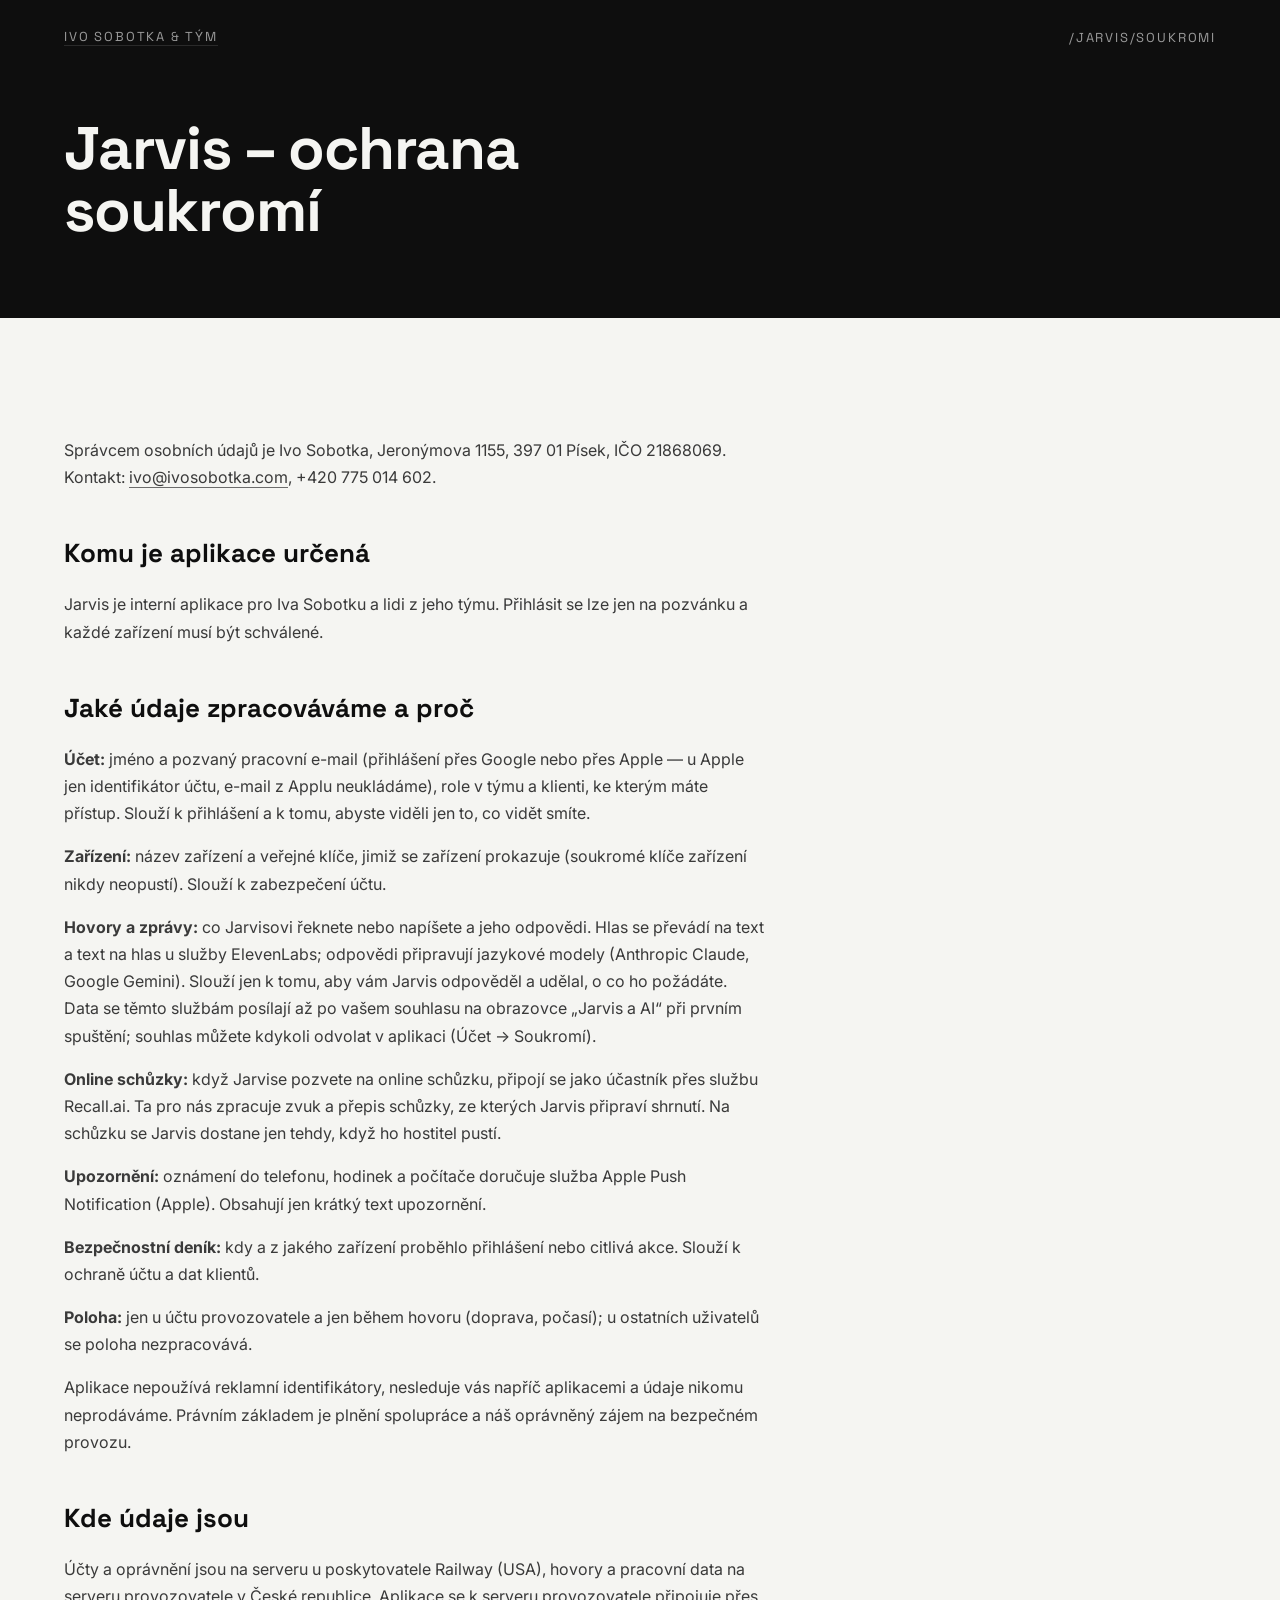
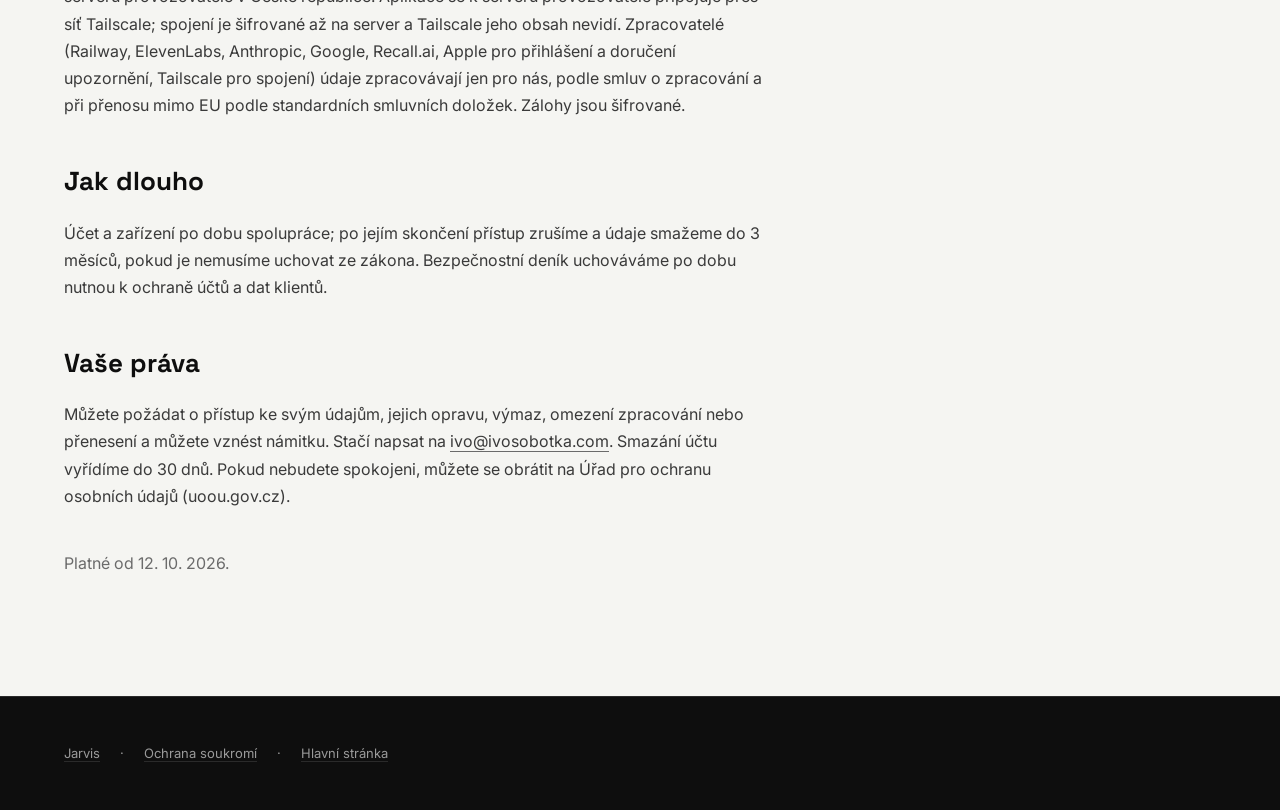
==== jarvis/soukromi/index.html @ 4cc64160 "Web 2026-10-17 15:14" ====
<!DOCTYPE html>
<html lang="cs">
<head>
<meta charset="utf-8">
<meta name="viewport" content="width=device-width, initial-scale=1">
<title>Jarvis – ochrana soukromí — Ivo Sobotka &amp; tým</title>
<meta name="theme-color" content="#0E0E0E">
<meta name="robots" content="noindex">
<link rel="icon" href="/favicon.svg" type="image/svg+xml">
<link rel="apple-touch-icon" href="/apple-touch-icon.png">
<link rel="preconnect" href="https://fonts.googleapis.com">
<link rel="preconnect" href="https://fonts.gstatic.com" crossorigin>
<link href="https://fonts.googleapis.com/css2?family=Space+Grotesk:wght@500;700&family=Inter:wght@400;500&display=swap" rel="stylesheet">
<link rel="stylesheet" href="/assets/style.css?v=202610092134">
</head>
<body>
<header class="page-head dark">
  <div class="topbar">
    <a href="/" style="color:#9A9A9A;border-bottom-color:#2A2A2A">Ivo Sobotka &amp; tým</a>
    <span>/jarvis/soukromi</span>
  </div>
  <h1 style="margin-top:clamp(40px,6vw,72px)">Jarvis – ochrana soukromí</h1>
</header>
<main class="section light">
  <div class="prose">
    <p>Správcem osobních údajů je Ivo Sobotka, Jeronýmova 1155, 397 01 Písek, IČO 21868069. Kontakt: <a href="mailto:ivo@ivosobotka.com">ivo@ivosobotka.com</a>, +420 775 014 602.</p>

    <h2>Komu je aplikace určená</h2>
    <p>Jarvis je interní aplikace pro Iva Sobotku a lidi z jeho týmu. Přihlásit se lze jen na pozvánku a každé zařízení musí být schválené.</p>

    <h2>Jaké údaje zpracováváme a proč</h2>
    <p><strong>Účet:</strong> jméno a pozvaný pracovní e-mail (přihlášení přes Google nebo přes Apple — u Apple jen identifikátor účtu, e-mail z Applu neukládáme), role v týmu a klienti, ke kterým máte přístup. Slouží k přihlášení a k tomu, abyste viděli jen to, co vidět smíte.</p>
    <p><strong>Zařízení:</strong> název zařízení a veřejné klíče, jimiž se zařízení prokazuje (soukromé klíče zařízení nikdy neopustí). Slouží k zabezpečení účtu.</p>
    <p><strong>Hovory a zprávy:</strong> co Jarvisovi řeknete nebo napíšete a jeho odpovědi. Hlas se převádí na text a text na hlas u služby ElevenLabs; odpovědi připravují jazykové modely (Anthropic Claude, Google Gemini). Slouží jen k tomu, aby vám Jarvis odpověděl a udělal, o co ho požádáte. Data se těmto službám posílají až po vašem souhlasu na obrazovce „Jarvis a AI“ při prvním spuštění; souhlas můžete kdykoli odvolat v aplikaci (Účet → Soukromí).</p>
    <p><strong>Online schůzky:</strong> když Jarvise pozvete na online schůzku, připojí se jako účastník přes službu Recall.ai. Ta pro nás zpracuje zvuk a přepis schůzky, ze kterých Jarvis připraví shrnutí. Na schůzku se Jarvis dostane jen tehdy, když ho hostitel pustí.</p>
    <p><strong>Upozornění:</strong> oznámení do telefonu, hodinek a počítače doručuje služba Apple Push Notification (Apple). Obsahují jen krátký text upozornění.</p>
    <p><strong>Bezpečnostní deník:</strong> kdy a z jakého zařízení proběhlo přihlášení nebo citlivá akce. Slouží k ochraně účtu a dat klientů.</p>
    <p><strong>Poloha:</strong> jen u účtu provozovatele a jen během hovoru (doprava, počasí); u ostatních uživatelů se poloha nezpracovává.</p>
    <p>Aplikace nepoužívá reklamní identifikátory, nesleduje vás napříč aplikacemi a údaje nikomu neprodáváme. Právním základem je plnění spolupráce a náš oprávněný zájem na bezpečném provozu.</p>

    <h2>Kde údaje jsou</h2>
    <p>Účty a oprávnění jsou na serveru u poskytovatele Railway (USA), hovory a pracovní data na serveru provozovatele v České republice. Aplikace se k serveru provozovatele připojuje přes síť Tailscale; spojení je šifrované až na server a Tailscale jeho obsah nevidí. Zpracovatelé (Railway, ElevenLabs, Anthropic, Google, Recall.ai, Apple pro přihlášení a doručení upozornění, Tailscale pro spojení) údaje zpracovávají jen pro nás, podle smluv o zpracování a při přenosu mimo EU podle standardních smluvních doložek. Zálohy jsou šifrované.</p>

    <h2>Jak dlouho</h2>
    <p>Účet a zařízení po dobu spolupráce; po jejím skončení přístup zrušíme a údaje smažeme do 3 měsíců, pokud je nemusíme uchovat ze zákona. Bezpečnostní deník uchováváme po dobu nutnou k ochraně účtů a dat klientů.</p>

    <h2>Vaše práva</h2>
    <p>Můžete požádat o přístup ke svým údajům, jejich opravu, výmaz, omezení zpracování nebo přenesení a můžete vznést námitku. Stačí napsat na <a href="mailto:ivo@ivosobotka.com">ivo@ivosobotka.com</a>. Smazání účtu vyřídíme do 30 dnů. Pokud nebudete spokojeni, můžete se obrátit na Úřad pro ochranu osobních údajů (uoou.gov.cz).</p>

    <p style="margin-top:40px;color:#6B6B6B">Platné od 12. 10. 2026.</p>
  </div>
</main>
<footer class="footer dark" style="padding-bottom:clamp(32px,4vw,48px)">
  <div class="footer__links"><a href="/jarvis/">Jarvis</a> · <a href="/jarvis/soukromi/">Ochrana soukromí</a> · <a href="/">Hlavní stránka</a></div>
</footer>
</body>
</html>
---- assets/style.css ----
/* Ivo Sobotka & tým — převedeno z návrhu Claude Design (Homepage.dc.html).
   Jen černá, šedá a bílá. Barva na webu = výsledek. */

:root {
  --ink: #0E0E0E;
  --paper: #F5F5F2;
  --white: #FFFFFF;
  --grey-1: #9A9A9A;
  --grey-2: #6B6B6B;
  --line-dark: #2A2A2A;
  --line-light: #D8D8D4;
  --hover-light: #EDEDE9;
  --pad-x: clamp(20px, 5vw, 72px);
  --display: 'Space Grotesk', system-ui, sans-serif;
  --body: Inter, system-ui, sans-serif;
  --mono: ui-monospace, Menlo, monospace;
}

* { box-sizing: border-box; }
html { scroll-behavior: smooth; }
body {
  margin: 0;
  background: var(--paper);
  color: var(--ink);
  font-family: var(--body);
  -webkit-font-smoothing: antialiased;
  overflow-x: hidden;
}
img, video { display: block; max-width: 100%; }
a { color: inherit; text-decoration: none; border-bottom: 1px solid var(--grey-2); }
a:hover { border-bottom-color: currentColor; }
summary::-webkit-details-marker { display: none; }
button { font: inherit; }
:focus-visible { outline: 2px solid currentColor; outline-offset: 3px; }

@keyframes blink { 0%, 55% { opacity: 1 } 56%, 100% { opacity: .25 } }
@media (prefers-reduced-motion: reduce) {
  html { scroll-behavior: auto; }
  *, *::before, *::after { animation: none !important; transition: none !important; }
}

.dark { background: var(--ink); color: var(--paper); }
.light { background: var(--paper); color: var(--ink); }
.section { padding: clamp(56px, 8vw, 112px) var(--pad-x); }

.label {
  font-family: var(--mono);
  font-size: 11px;
  letter-spacing: .14em;
  text-transform: uppercase;
  color: var(--grey-1);
}
.light .label { color: var(--grey-2); }

.h2 {
  font-family: var(--display);
  font-weight: 700;
  font-size: clamp(28px, 4.4vw, 52px);
  line-height: 1.05;
  letter-spacing: -.02em;
  margin: 0 0 clamp(28px, 4vw, 48px);
}

.btn {
  display: inline-flex;
  align-items: center;
  gap: 12px;
  background: var(--paper);
  color: var(--ink);
  border: 0;
  padding: 18px 32px;
  min-height: 56px;
  font-family: var(--display);
  font-weight: 500;
  font-size: 17px;
  cursor: pointer;
}
.btn:hover { background: var(--white); border-bottom: 0; }

/* Média v černobílé. Barvu má jen výsledek (reference). */
.bw { filter: grayscale(1) contrast(1.05); }
.media-fill { width: 100%; height: 100%; object-fit: cover; }

/* ---------- Hero ---------- */
.hero {
  position: relative;
  padding: 28px var(--pad-x) clamp(56px, 7vw, 88px);
  min-height: 88vh;
  display: flex;
  flex-direction: column;
}
.hero__bg { position: absolute; inset: 0; overflow: hidden; background: var(--ink); }
.hero__bg video, .hero__bg img { position: absolute; inset: 0; width: 100%; height: 100%; object-fit: cover; opacity: .9; }
.hero__shade {
  position: absolute; inset: 0;
  background: linear-gradient(180deg, rgba(14,14,14,.72) 0%, rgba(14,14,14,.55) 45%, rgba(14,14,14,.92) 100%);
}
.topbar {
  position: relative;
  display: flex;
  justify-content: space-between;
  align-items: center;
  gap: 16px;
  font-family: var(--display);
  font-size: 13px;
  letter-spacing: .14em;
  text-transform: uppercase;
  color: var(--grey-1);
}
.topbar nav { display: flex; gap: clamp(16px, 2.4vw, 28px); }
.topbar a { color: var(--grey-1); border-bottom-color: var(--grey-2); }
.topbar a:hover { color: var(--paper); }
@media (max-width: 560px) { .topbar .nav-extra { display: none; } }

.hero__body {
  position: relative;
  margin-top: auto;
  padding-top: clamp(48px, 10vw, 120px);
  display: flex;
  flex-direction: column;
  gap: clamp(24px, 3vw, 32px);
}
.hero h1 {
  font-family: var(--display);
  font-weight: 700;
  font-size: clamp(34px, 7.4vw, 76px);
  line-height: 1.02;
  letter-spacing: -.02em;
  margin: 0;
  max-width: 20ch;
  text-wrap: pretty;
}
.hero__lead { margin: 0; max-width: 46ch; font-size: clamp(16px, 1.6vw, 19px); line-height: 1.55; color: var(--grey-1); }
.stats {
  display: grid;
  grid-template-columns: repeat(auto-fit, minmax(min(100%, 230px), 1fr));
  gap: clamp(24px, 3vw, 40px);
  margin-top: clamp(16px, 3vw, 32px);
  border-top: 1px solid var(--line-dark);
  padding-top: clamp(24px, 3vw, 36px);
}
.stat { display: flex; flex-direction: column; gap: 8px; }
.stat__num { font-family: var(--display); font-weight: 700; font-size: clamp(34px, 4.6vw, 56px); line-height: 1; letter-spacing: -.02em; }
.stat__txt { font-size: 14px; line-height: 1.5; color: var(--grey-1); max-width: 26ch; }
.hero__cta { margin-top: clamp(16px, 3vw, 28px); }

/* ---------- Dveře ---------- */
.doors {
  display: grid;
  grid-template-columns: repeat(auto-fit, minmax(min(100%, 260px), 1fr));
  gap: 1px;
  background: var(--line-light);
  border: 1px solid var(--line-light);
}
.door {
  appearance: none;
  text-align: left;
  background: var(--paper);
  border: 0;
  padding: clamp(24px, 3vw, 36px);
  display: flex;
  flex-direction: column;
  gap: 10px;
  cursor: pointer;
  min-height: 150px;
  font-family: var(--body);
  color: var(--ink);
}
.door:hover { background: var(--hover-light); }
.door__title { font-family: var(--display); font-weight: 700; font-size: clamp(22px, 2.4vw, 30px); letter-spacing: -.01em; }
.door__sub { font-size: 14px; color: var(--grey-2); line-height: 1.5; }
.door__picked {
  margin-top: auto;
  display: none;
  align-items: center;
  gap: 10px;
  font-family: var(--mono);
  font-size: 11px;
  letter-spacing: .1em;
  text-transform: uppercase;
}
.door__picked::before { content: ""; width: 28px; height: 2px; background: var(--ink); }
.door[aria-pressed="true"] .door__picked { display: flex; }
.doors-note { margin: 18px 0 0; font-size: 14px; color: var(--grey-2); }

/* ---------- Průchod ---------- */
.walk {
  position: relative;
  background: linear-gradient(180deg, #0E0E0E 0%, #0E0E0E 62%, #3A3A3A 70%, #F5F5F2 78%, #F5F5F2 100%);
  padding: clamp(48px, 6vw, 88px) 0;
}
.clock-wrap {
  position: sticky;
  top: 16px;
  z-index: 5;
  display: flex;
  justify-content: flex-end;
  padding: 0 var(--pad-x);
  pointer-events: none;
}
.clock {
  border: 1px solid var(--grey-2);
  padding: 8px 14px;
  font-family: var(--display);
  font-weight: 500;
  font-size: 15px;
  letter-spacing: .08em;
  color: var(--paper);
  background: rgba(14,14,14,.35);
  backdrop-filter: blur(4px);
  -webkit-backdrop-filter: blur(4px);
  transition: color .3s;
}
.clock.is-dark { color: var(--ink); background: rgba(245,245,242,.5); }
.clock.is-running span { animation: blink 1s steps(1, end) infinite; }
.walk__head { padding: 0 var(--pad-x); margin-top: -44px; }
.walk__head h2 {
  font-family: var(--display);
  font-weight: 700;
  font-size: clamp(30px, 5vw, 58px);
  line-height: 1.04;
  letter-spacing: -.02em;
  color: var(--paper);
  margin: 12px 0 0;
  max-width: 22ch;
}
.walk__sub { margin: 16px 0 0; max-width: 46ch; font-size: clamp(16px, 1.7vw, 19px); line-height: 1.55; color: var(--grey-1); }

.stop {
  padding: clamp(56px, 9vw, 120px) var(--pad-x);
  display: grid;
  grid-template-columns: repeat(auto-fit, minmax(min(100%, 300px), 1fr));
  gap: clamp(28px, 4vw, 64px);
  align-items: center;
  min-height: 70vh;
}
.stop__text { display: flex; flex-direction: column; gap: 16px; }
.stop__time { font-family: var(--display); font-weight: 700; font-size: clamp(40px, 6vw, 72px); line-height: 1; letter-spacing: -.02em; color: var(--paper); }
.stop__p { margin: 0; font-size: clamp(17px, 1.9vw, 22px); line-height: 1.5; color: var(--paper); max-width: 34ch; text-wrap: pretty; }
.stop__big { margin: 0; font-family: var(--display); font-weight: 500; font-size: clamp(24px, 3.4vw, 42px); line-height: 1.2; color: var(--paper); max-width: 24ch; }
.stop__mid { margin: 0; font-family: var(--display); font-weight: 500; font-size: clamp(20px, 2.6vw, 30px); line-height: 1.35; color: var(--paper); max-width: 26ch; }
.stop__note { font-size: 13px; line-height: 1.55; color: var(--grey-1); max-width: 38ch; border-left: 1px solid var(--grey-2); padding-left: 14px; }
.stop--short { display: flex; flex-direction: column; gap: 14px; align-items: flex-start; justify-content: center; min-height: 44vh; padding-top: clamp(48px, 7vw, 96px); padding-bottom: clamp(48px, 7vw, 96px); }
.stop--light .stop__time, .stop--light .stop__big { color: var(--ink); }
.stop--light { min-height: 60vh; }
.stop__aside { border-left: 1px solid var(--line-light); padding-left: clamp(20px, 3vw, 32px); font-size: clamp(16px, 1.7vw, 19px); line-height: 1.5; color: var(--grey-2); max-width: 30ch; }

/* Telefon s videem ve feedu */
.phone-wrap { display: flex; justify-content: center; }
.phone {
  position: relative;
  width: min(100%, 260px);
  aspect-ratio: 9 / 16;
  border: 1px solid var(--grey-2);
  border-radius: 28px;
  padding: 8px;
  background: #050505;
  box-shadow: 0 30px 80px rgba(0,0,0,.5);
}
.phone__screen { position: relative; width: 100%; height: 100%; border-radius: 21px; overflow: hidden; background: #1a1a1a; }
.phone__screen video { width: 100%; height: 100%; object-fit: cover; }
.phone__meta {
  position: absolute; left: 0; right: 0; bottom: 0;
  padding: 40px 14px 14px;
  background: linear-gradient(180deg, transparent, rgba(0,0,0,.75));
  font-size: 12px; line-height: 1.4; color: var(--paper);
}
.phone__meta b { display: block; font-weight: 500; margin-bottom: 2px; }
.phone__meta span { color: var(--grey-1); }
.phone__sponsored { font-family: var(--mono); font-size: 10px; letter-spacing: .08em; color: var(--grey-1); }

/* Formulář s otázkami */
.form-card {
  border: 1px solid var(--line-dark);
  padding: clamp(20px, 2.4vw, 28px);
  display: flex;
  flex-direction: column;
  gap: 14px;
  background: rgba(245,245,242,.03);
}
.form-card__head { font-family: var(--mono); font-size: 11px; letter-spacing: .1em; text-transform: uppercase; color: var(--grey-1); }
.q { display: flex; align-items: flex-start; gap: 14px; padding-bottom: 14px; border-bottom: 1px solid var(--line-dark); }
.q:last-of-type { border-bottom: 0; padding-bottom: 0; }
.q__box {
  flex: none;
  width: 22px; height: 22px;
  margin-top: 1px;
  border: 1px solid var(--grey-1);
  display: flex; align-items: center; justify-content: center;
  font-size: 12px;
  color: var(--ink);
  background: transparent;
  transition: background .25s;
}
.q.is-done .q__box { background: var(--paper); }
.q__text { display: flex; flex-direction: column; gap: 4px; }
.q__q { font-size: 15px; color: var(--paper); }
.q__a { font-size: 13px; color: var(--grey-1); opacity: 0; transition: opacity .25s; }
.q.is-done .q__a { opacity: 1; }

/* Ukázka hovoru */
.call {
  border: 1px solid var(--line-dark);
  padding: clamp(20px, 2.4vw, 28px);
  display: flex;
  flex-direction: column;
  gap: 18px;
  background: rgba(245,245,242,.03);
}
.call__head { display: flex; justify-content: space-between; gap: 12px; font-family: var(--mono); font-size: 11px; letter-spacing: .1em; text-transform: uppercase; color: var(--grey-1); }
.call__ring { display: flex; align-items: center; gap: 10px; }
.call__ring::before { content: ""; width: 8px; height: 8px; border-radius: 50%; background: var(--paper); animation: blink 1s steps(1, end) infinite; }
.call.is-playing .call__ring::before, .call.is-done .call__ring::before { animation: none; }
.call__who { font-size: 15px; color: var(--paper); }
.call__actions { display: flex; gap: 10px; flex-wrap: wrap; }
.call__btn {
  appearance: none;
  background: var(--paper);
  color: var(--ink);
  border: 0;
  padding: 16px 28px;
  min-height: 52px;
  font-family: var(--display);
  font-weight: 500;
  font-size: 16px;
  cursor: pointer;
}
.call__btn:hover { background: var(--white); }
.call__btn--ghost { background: transparent; color: var(--paper); border: 1px solid var(--grey-2); }
.call__btn--ghost:hover { background: transparent; border-color: var(--paper); }
.call__bar { height: 2px; background: var(--line-dark); }
.call__bar i { display: block; height: 2px; width: 0; background: var(--paper); }
.call__time { display: flex; justify-content: space-between; font-family: var(--mono); font-size: 11px; color: var(--grey-1); }
.call__lines { display: flex; flex-direction: column; gap: 10px; min-height: 0; }
.call__line { margin: 0; font-size: 14px; line-height: 1.5; color: var(--grey-1); }
.call__line b { color: var(--paper); font-weight: 500; margin-right: 6px; }
.call__line.is-now { color: var(--paper); }
.call__hint { font-family: var(--mono); font-size: 11px; color: var(--grey-2); }
.call [hidden] { display: none !important; }

.reveal {
  padding: clamp(56px, 8vw, 112px) var(--pad-x) clamp(24px, 4vw, 48px);
}
.reveal__grid {
  border-top: 1px solid var(--line-light);
  padding-top: clamp(28px, 4vw, 48px);
  display: grid;
  grid-template-columns: repeat(auto-fit, minmax(min(100%, 300px), 1fr));
  gap: clamp(24px, 4vw, 56px);
}
.reveal p { margin: 0; font-family: var(--display); font-weight: 500; font-size: clamp(22px, 2.9vw, 36px); line-height: 1.25; color: var(--ink); max-width: 32ch; text-wrap: pretty; }

/* ---------- Výsledky ---------- */
.results {
  display: grid;
  grid-template-columns: repeat(auto-fit, minmax(min(100%, 300px), 1fr));
  gap: clamp(24px, 3vw, 40px);
}
.result { display: flex; flex-direction: column; gap: 16px; border-top: 1px solid var(--ink); padding-top: 20px; }
.result__num { font-family: var(--display); font-weight: 700; font-size: clamp(34px, 4.2vw, 54px); line-height: 1; letter-spacing: -.03em; }
.result p { margin: 0; font-size: 16px; line-height: 1.55; color: var(--grey-2); }
.result__media { aspect-ratio: 16 / 9; overflow: hidden; background: #e6e6e2; }
.reference { margin-top: clamp(32px, 4vw, 48px); display: grid; grid-template-columns: repeat(auto-fit, minmax(min(100%, 300px), 1fr)); gap: clamp(24px, 3vw, 40px); align-items: center; }
.reference__video { position: relative; aspect-ratio: 16 / 9; background: var(--ink); overflow: hidden; }
.reference__video video { width: 100%; height: 100%; object-fit: cover; }
.reference__quote { margin: 0; font-family: var(--display); font-weight: 500; font-size: clamp(20px, 2.4vw, 28px); line-height: 1.3; }
.reference__who { margin-top: 12px; font-size: 14px; color: var(--grey-2); }

/* ---------- O mně ---------- */
.about { display: grid; grid-template-columns: repeat(auto-fit, minmax(min(100%, 320px), 1fr)); gap: clamp(28px, 4vw, 56px); align-items: center; }
.about__media { position: relative; aspect-ratio: 4 / 5; max-height: 640px; overflow: hidden; background: #1a1a1a; }
.about__media video, .about__media img { width: 100%; height: 100%; object-fit: cover; }
.about__media--wide { aspect-ratio: 16 / 9; }
.play {
  position: absolute; left: 50%; top: 50%; transform: translate(-50%, -50%);
  appearance: none; width: 64px; height: 64px; border-radius: 50%; border: 0;
  background: var(--paper); color: var(--ink); font-size: 18px; cursor: pointer;
  display: flex; align-items: center; justify-content: center;
}
.play:hover { background: var(--white); }
.about h2 { font-family: var(--display); font-weight: 700; font-size: clamp(26px, 3.4vw, 42px); line-height: 1.15; letter-spacing: -.02em; margin: 0; max-width: 26ch; text-wrap: pretty; }
.about__story { margin-top: clamp(20px, 2.4vw, 28px); display: flex; flex-direction: column; gap: 14px; max-width: 48ch; }
.about__story p { margin: 0; font-size: clamp(16px, 1.6vw, 18px); line-height: 1.6; color: var(--grey-1); }
.about__story p strong { color: var(--paper); font-weight: 500; }
.work { display: grid; grid-template-columns: repeat(2, minmax(0, 1fr)); gap: clamp(16px, 2vw, 24px); margin-top: clamp(40px, 5vw, 72px); }
.work figure { margin: 0; display: flex; flex-direction: column; gap: 10px; }
.work__img { aspect-ratio: 4 / 5; overflow: hidden; background: #1a1a1a; }
.work__img img { width: 100%; height: 100%; object-fit: cover; }
.work figcaption { font-family: var(--display); font-size: 14px; color: var(--paper); }

/* ---------- Jak spolupráce probíhá ---------- */
.steps { display: grid; grid-template-columns: repeat(auto-fit, minmax(min(100%, 240px), 1fr)); gap: 1px; background: var(--line-light); }
.step { background: var(--paper); padding: clamp(20px, 2.4vw, 32px); display: flex; flex-direction: column; gap: 12px; min-height: 200px; }
.step__n { font-family: var(--mono); font-size: 11px; letter-spacing: .14em; color: var(--grey-2); }
.step__t { font-family: var(--display); font-weight: 700; font-size: clamp(19px, 2vw, 24px); line-height: 1.2; }
.step__d { margin: 0; font-size: 14px; line-height: 1.55; color: var(--grey-2); }
.step__when { margin-top: auto; font-size: 14px; color: var(--ink); font-family: var(--display); font-weight: 500; }

/* ---------- Pro koho to není ---------- */
.notfor { display: flex; flex-direction: column; gap: clamp(20px, 3vw, 36px); max-width: 24ch; }
.notfor p { margin: 0; font-family: var(--display); font-weight: 500; font-size: clamp(24px, 3.6vw, 44px); line-height: 1.2; letter-spacing: -.01em; }

/* ---------- Otázky ---------- */
.faq { display: flex; flex-direction: column; max-width: 78ch; border-top: 1px solid var(--line-light); }
.faq details { border-bottom: 1px solid var(--line-light); }
.faq summary {
  cursor: pointer; list-style: none; padding: 20px 0;
  display: flex; justify-content: space-between; gap: 20px; align-items: flex-start;
  font-family: var(--display); font-weight: 500; font-size: clamp(17px, 1.9vw, 21px); line-height: 1.35;
}
.faq summary::after { content: "+"; color: var(--grey-2); font-size: 18px; }
.faq details[open] summary::after { content: "–"; }
.faq p { margin: 0; padding: 0 0 24px; font-size: 16px; line-height: 1.6; color: var(--grey-2); max-width: 62ch; }

/* ---------- Kalendář ---------- */
.book { display: grid; grid-template-columns: minmax(0, 1.5fr) minmax(0, 1fr); gap: clamp(32px, 4vw, 64px); align-items: start; }
@media (max-width: 900px) { .book { grid-template-columns: 1fr; } }
.book__main { display: flex; flex-direction: column; gap: clamp(24px, 3vw, 36px); min-width: 0; }
.book h2 { font-family: var(--display); font-weight: 700; font-size: clamp(34px, 6vw, 72px); line-height: 1.02; letter-spacing: -.02em; margin: 0; max-width: 16ch; }
.book__phone { font-family: var(--display); font-weight: 500; font-size: clamp(20px, 2.4vw, 28px); color: var(--paper); align-self: flex-start; }
.book__cal { width: 100%; max-width: 720px; background: var(--paper); min-height: 640px; }
.book__cal iframe { display: block; width: 100%; min-height: 640px; border: 0; overflow: hidden; }
.book__fallback { padding: 24px; color: var(--ink); font-size: 15px; line-height: 1.6; }
.book__aside { display: flex; flex-direction: column; gap: 16px; }
.book__photo { width: min(100%, 380px); aspect-ratio: 4 / 5; overflow: hidden; background: #1a1a1a; }
.book__photo img { width: 100%; height: 100%; object-fit: cover; }
.book__caption { font-size: 14px; line-height: 1.55; color: var(--grey-1); max-width: 36ch; }

/* ---------- Patička ---------- */
.footer {
  border-top: 1px solid var(--line-dark);
  padding: clamp(32px, 4vw, 48px) var(--pad-x) clamp(120px, 14vw, 56px);
  display: flex; flex-direction: column; gap: 20px;
  color: var(--grey-1);
}
.footer__addr { font-size: 14px; line-height: 1.6; }
.footer__links { display: flex; flex-wrap: wrap; gap: 20px; font-size: 13px; }
.footer__links a { color: var(--grey-1); border-bottom-color: var(--line-dark); }
@media (min-width: 760px) { .footer { padding-bottom: clamp(32px, 4vw, 48px); } }

.mobile-bar {
  position: fixed; left: 0; right: 0; bottom: 0; z-index: 20;
  background: var(--ink); border-top: 1px solid var(--line-dark);
  padding: 10px 12px calc(10px + env(safe-area-inset-bottom));
  display: grid; grid-template-columns: 1fr 1fr; gap: 10px;
}
.mobile-bar a {
  display: flex; align-items: center; justify-content: center; min-height: 52px;
  font-family: var(--display); font-weight: 500; font-size: 16px;
}
.mobile-bar a:first-child { background: var(--paper); color: var(--ink); border: 0; }
.mobile-bar a:last-child { background: transparent; color: var(--paper); border: 1px solid var(--grey-2); }
@media (min-width: 760px) { .mobile-bar { display: none; } }

/* ---------- Podstránky (schůzka, právní) ---------- */
.page-head { padding: 28px var(--pad-x) clamp(48px, 6vw, 80px); }
.page-head h1 { font-family: var(--display); font-weight: 700; font-size: clamp(32px, 5.6vw, 60px); line-height: 1.03; letter-spacing: -.02em; margin: 0; max-width: 18ch; }
.prose { max-width: 70ch; font-size: 16px; line-height: 1.7; }
.prose h2 { font-family: var(--display); font-size: clamp(20px, 2.4vw, 26px); margin: 40px 0 10px; }
.prose p, .prose li { color: #3A3A3A; }

.sr-only { position: absolute; width: 1px; height: 1px; padding: 0; margin: -1px; overflow: hidden; clip: rect(0,0,0,0); border: 0; }

.about__media--video { aspect-ratio: 9 / 16; width: min(100%, 360px); max-height: none; justify-self: center; }

/* ---------- Ukázky videí (barva = výsledek: hraje barevně) ---------- */
.showcase { margin-top: clamp(56px, 7vw, 96px); border-top: 1px solid var(--line-light); padding-top: clamp(32px, 4vw, 48px); display: grid; grid-template-columns: minmax(0, 1fr) minmax(0, 1fr); gap: clamp(28px, 4vw, 64px); align-items: center; }
@media (max-width: 760px) { .showcase { grid-template-columns: 1fr; } .showcase .phone-wrap { order: -1; } }
.showcase__h { font-family: var(--display); font-weight: 700; font-size: clamp(24px, 3.2vw, 38px); line-height: 1.15; letter-spacing: -.02em; margin: 12px 0 0; max-width: 22ch; }
.showcase__p { margin: 14px 0 0; font-size: 16px; line-height: 1.55; color: var(--grey-2); max-width: 44ch; }
.showcase__tabs { margin-top: clamp(20px, 3vw, 32px); display: flex; flex-direction: column; border-top: 1px solid var(--line-light); max-width: 460px; }
.showcase__tab { appearance: none; background: none; border: 0; border-bottom: 1px solid var(--line-light); padding: 16px 0; display: flex; gap: 16px; align-items: baseline; text-align: left; cursor: pointer; color: var(--grey-2); font-family: var(--display); font-weight: 500; font-size: clamp(16px, 1.8vw, 19px); }
.showcase__tab span { font-family: var(--mono); font-size: 11px; letter-spacing: .1em; }
.showcase__tab:hover, .showcase__tab[aria-selected="true"] { color: var(--ink); }
.showcase__tab[aria-selected="true"] span::after { content: " ▶"; }
.phone--light { box-shadow: 0 30px 70px rgba(14,14,14,.18); }
.phone__screen video.is-color { filter: none; }
.phone__screen .play { z-index: 2; }
@media (min-width: 760px) { .work { grid-template-columns: repeat(4, minmax(0, 1fr)); } }

[hidden] { display: none !important; }

/* ===================== Úpravy 9. 10. večer ===================== */

/* Hero bez videa: statické, jemný světelný přechod. */
.hero { background: radial-gradient(120% 80% at 80% 0%, #1E1E1E 0%, #0E0E0E 60%); }

/* iPhone mockup (inspirace Apple): titanový rám, černý okraj, Dynamic Island. */
.iphone {
  position: relative;
  width: min(100%, 280px);
  aspect-ratio: 9 / 19.5;
  padding: 11px;
  border-radius: 52px;
  background: linear-gradient(145deg, #4a4a4d 0%, #2a2a2c 30%, #1b1b1d 60%, #3c3c3f 100%);
  box-shadow:
    inset 0 0 0 1.5px rgba(255,255,255,.18),
    inset 0 0 0 4px #0a0a0a,
    0 2px 2px rgba(0,0,0,.25),
    0 30px 60px -12px rgba(0,0,0,.45),
    0 60px 120px -30px rgba(0,0,0,.35);
}
.iphone::before { /* tlačítka po stranách */
  content: ""; position: absolute; left: -3px; top: 22%; width: 3px; height: 9%;
  border-radius: 2px 0 0 2px; background: #2c2c2e;
  box-shadow: 0 calc(100% + 14px) 0 #2c2c2e;
}
.iphone::after { /* Dynamic Island */
  content: ""; position: absolute; top: 22px; left: 50%; transform: translateX(-50%);
  width: 31%; height: 26px; border-radius: 20px; background: #000; z-index: 3;
}
.iphone__screen { position: relative; width: 100%; height: 100%; border-radius: 42px; overflow: hidden; background: #111; }
.iphone__screen video { width: 100%; height: 100%; object-fit: cover; display: block; }
.light .iphone { box-shadow:
    inset 0 0 0 1.5px rgba(255,255,255,.22), inset 0 0 0 4px #0a0a0a,
    0 2px 2px rgba(0,0,0,.12), 0 30px 60px -12px rgba(14,14,14,.28), 0 60px 120px -30px rgba(14,14,14,.22); }

/* Tlačítko přehrávání: matné sklo. */
.vplay {
  position: absolute; left: 50%; top: 50%; transform: translate(-50%, -50%);
  width: 76px; height: 76px; border-radius: 50%;
  border: 1px solid rgba(255,255,255,.45);
  background: rgba(255,255,255,.22);
  backdrop-filter: blur(14px) saturate(1.4); -webkit-backdrop-filter: blur(14px) saturate(1.4);
  display: flex; align-items: center; justify-content: center;
  cursor: pointer; z-index: 4; transition: transform .2s ease, background .2s ease;
  box-shadow: 0 10px 30px rgba(0,0,0,.25);
}
.vplay svg { width: 30px; height: 30px; fill: #fff; margin-left: 3px; }
.vplay:hover { transform: translate(-50%, -50%) scale(1.06); background: rgba(255,255,255,.32); }
.about__media .vplay { width: 84px; height: 84px; }

/* Ukázky: méně textu, víc prostoru pro telefon. */
.showcase { align-items: center; }
.showcase__h { margin-top: 0; }

/* Kalendář: jeden sloupec, výrazný nadpis. */
.book { display: flex; flex-direction: column; gap: clamp(24px, 3vw, 40px); }
.book h2 { max-width: 18ch; }
.book__cal { width: 100%; max-width: 760px; }
.book__phone { font-size: clamp(16px, 1.6vw, 18px); color: var(--grey-1); }

/* Hodiny: tikají podle posunu stránky, bez blikání. */
.clock { font-variant-numeric: tabular-nums; min-width: 92px; text-align: center; }

/* Formulář bez nadpisu. */
.form-card { gap: 14px; }

@media (max-width: 760px) {
  .iphone { width: min(78vw, 260px); }
  .stop { min-height: auto; }
  .stop__note { display: none; }
}

.call__lines { max-height: 280px; overflow-y: auto; scroll-behavior: smooth; }

/* ===================== Úpravy 9. 10. pozdě večer ===================== */

/* Dveře: vždy 3 vedle sebe (nebo pod sebou), žádné prázdné šedé pole. */
.doors { grid-template-columns: 1fr; }
@media (min-width: 700px) { .doors { grid-template-columns: repeat(3, minmax(0, 1fr)); } }

/* Výsledky: 4 karty, 2×2 a na širokém displeji 4 vedle sebe. */
.results { grid-template-columns: repeat(auto-fit, minmax(min(100%, 230px), 1fr)); }
@media (min-width: 1100px) { .results { grid-template-columns: repeat(4, minmax(0, 1fr)); } }

/* Telefon: obrazovka přesně 9:16 jako reklamy, tenký rám, žádné roztahování. */
.iphone {
  width: min(100%, 300px);
  aspect-ratio: auto;
  padding: 7px;
  border-radius: 40px;
  background: #1c1c1e;
  box-shadow: inset 0 0 0 1px rgba(255,255,255,.14), 0 1px 1px rgba(0,0,0,.2), 0 24px 48px -16px rgba(0,0,0,.45), 0 48px 96px -32px rgba(0,0,0,.35);
}
.iphone::before { display: none; }
.iphone::after { top: 15px; width: 26%; height: 20px; }
.iphone__screen { aspect-ratio: 9 / 16; height: auto; border-radius: 33px; }
.light .iphone { box-shadow: inset 0 0 0 1px rgba(255,255,255,.14), 0 1px 1px rgba(0,0,0,.08), 0 24px 48px -16px rgba(14,14,14,.22), 0 48px 96px -32px rgba(14,14,14,.18); }
@media (max-width: 760px) { .iphone { width: min(76vw, 280px); } }

/* Přepínač zvuku vpravo dole (místo tlačítek přehrávání). */
.vmute {
  position: absolute; right: 12px; bottom: 12px; z-index: 4;
  width: 40px; height: 40px; border-radius: 50%;
  border: 1px solid rgba(255,255,255,.35);
  background: rgba(20,20,20,.45);
  backdrop-filter: blur(12px); -webkit-backdrop-filter: blur(12px);
  color: #fff; display: flex; align-items: center; justify-content: center; cursor: pointer;
  transition: background .2s ease, transform .2s ease;
}
.vmute svg { width: 20px; height: 20px; fill: currentColor; }
.vmute:hover { transform: scale(1.06); background: rgba(20,20,20,.6); }
.vmute.is-on { background: rgba(245,245,242,.92); color: #0E0E0E; border-color: transparent; }
.about__media { border-radius: 20px; }
.about__media .vmute { right: 16px; bottom: 16px; }
.vplay { display: none !important; }

/* Hodiny: objeví se až v průchodu, nepřekrývají nadpis. */
.clock { opacity: 0; transform: translateY(-6px); transition: opacity .25s ease, transform .25s ease, color .3s; }
.clock.is-visible { opacity: 1; transform: none; }
@media (max-width: 760px) {
  .clock-wrap { justify-content: center; top: 10px; }
  .clock { font-size: 14px; padding: 6px 12px; background: rgba(14,14,14,.6); }
}

/* Kalendář: podnadpis. */
.book__sub { margin: -8px 0 0; font-family: var(--display); font-weight: 500; font-size: clamp(18px, 2vw, 24px); color: var(--grey-1); }
.clock-wrap { justify-content: center; }
.clock { background: rgba(14,14,14,.6); }
.clock.is-dark { background: rgba(245,245,242,.75); }
.results { grid-template-columns: 1fr; }
@media (min-width: 600px) { .results { grid-template-columns: repeat(2, minmax(0, 1fr)); } }
@media (min-width: 1100px) { .results { grid-template-columns: repeat(4, minmax(0, 1fr)); } }

/* Průchod: tmavý až do „DEN 2“ včetně, světlo začíná až u „DEN 14/30“ (dřív přechod
   v procentech výšky a bílý text na světlém pozadí). */
.walk { background: var(--ink); }
.stop--light { background: linear-gradient(180deg, #0E0E0E 0, #3A3A3A 24px, #F5F5F2 72px, #F5F5F2 100%); padding-top: clamp(110px, 12vw, 150px); }
.reveal { background: var(--paper); }
.walk { padding-bottom: 0; }
.reveal { padding-bottom: clamp(48px, 7vw, 88px); }
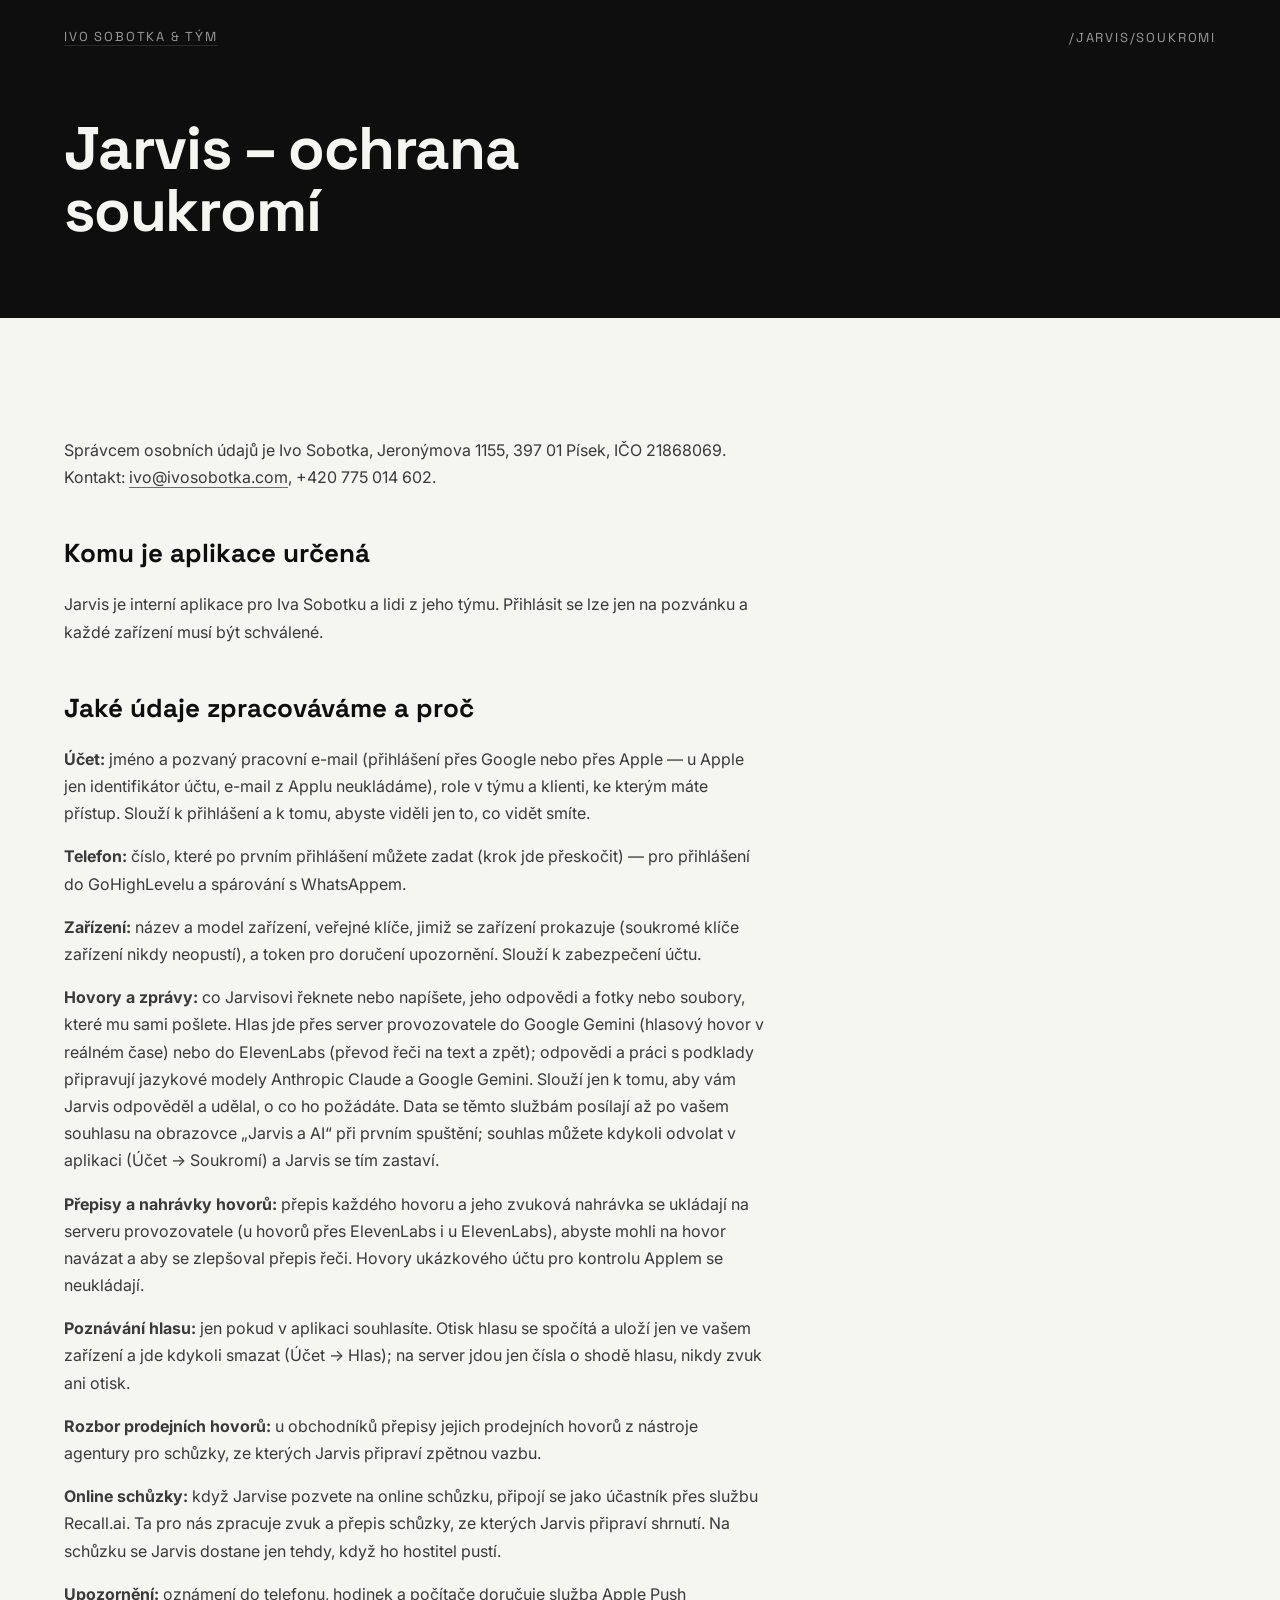
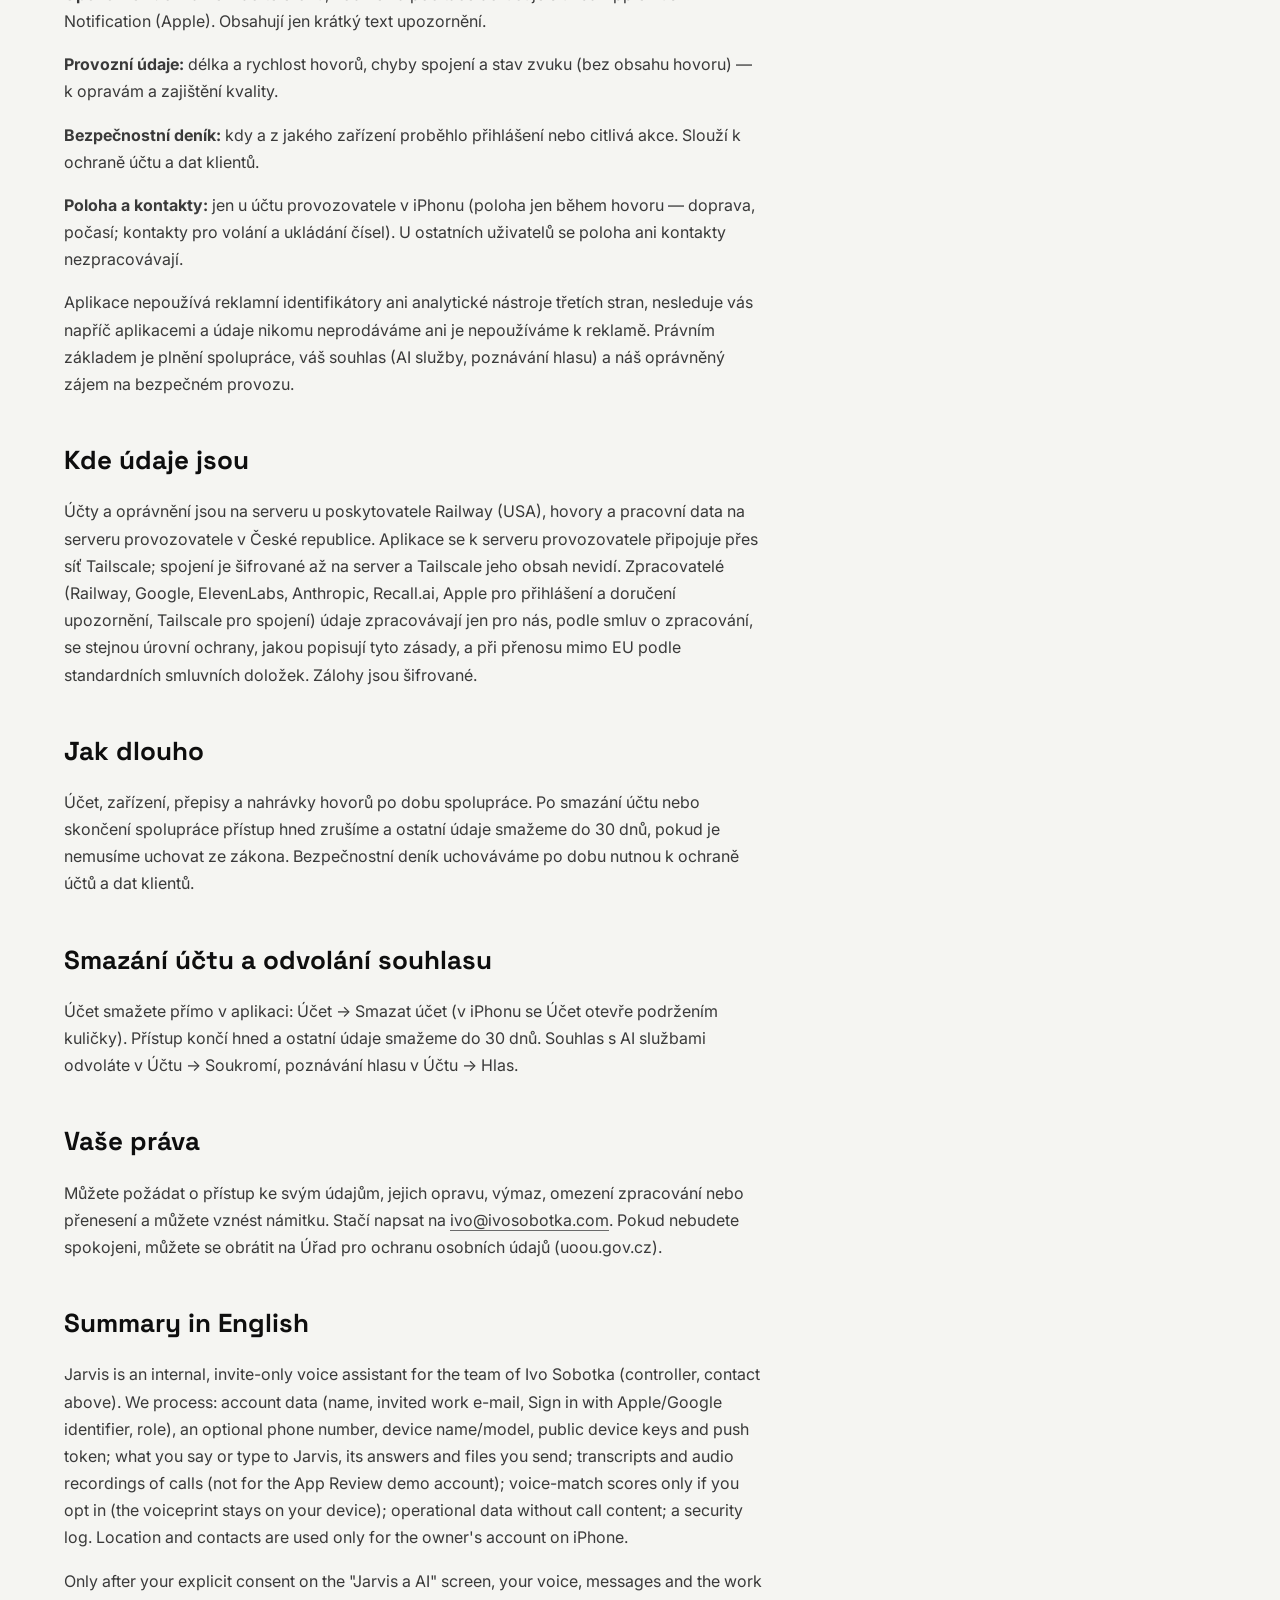
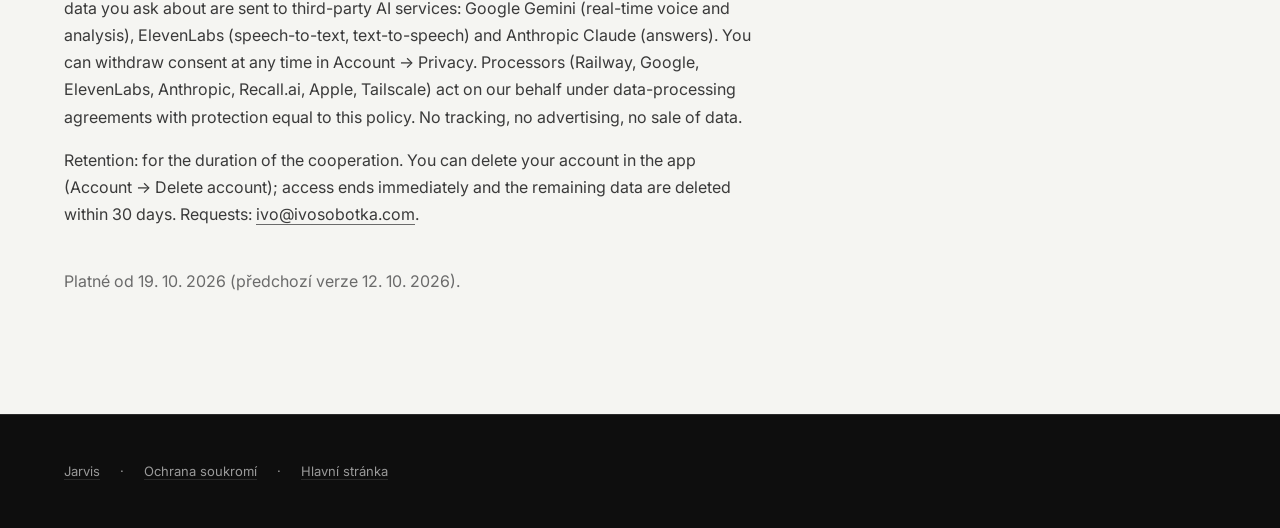
==== commit f770ba7d: "Web 2026-11-26 15:43" ====
--- a/jarvis/soukromi/index.html
+++ b/jarvis/soukromi/index.html
@@ -30,24 +30,39 @@
 
     <h2>Jaké údaje zpracováváme a proč</h2>
     <p><strong>Účet:</strong> jméno a pozvaný pracovní e-mail (přihlášení přes Google nebo přes Apple — u Apple jen identifikátor účtu, e-mail z Applu neukládáme), role v týmu a klienti, ke kterým máte přístup. Slouží k přihlášení a k tomu, abyste viděli jen to, co vidět smíte.</p>
-    <p><strong>Zařízení:</strong> název zařízení a veřejné klíče, jimiž se zařízení prokazuje (soukromé klíče zařízení nikdy neopustí). Slouží k zabezpečení účtu.</p>
-    <p><strong>Hovory a zprávy:</strong> co Jarvisovi řeknete nebo napíšete a jeho odpovědi. Hlas se převádí na text a text na hlas u služby ElevenLabs; odpovědi připravují jazykové modely (Anthropic Claude, Google Gemini). Slouží jen k tomu, aby vám Jarvis odpověděl a udělal, o co ho požádáte. Data se těmto službám posílají až po vašem souhlasu na obrazovce „Jarvis a AI“ při prvním spuštění; souhlas můžete kdykoli odvolat v aplikaci (Účet → Soukromí).</p>
+    <p><strong>Telefon:</strong> číslo, které po prvním přihlášení můžete zadat (krok jde přeskočit) — pro přihlášení do GoHighLevelu a spárování s WhatsAppem.</p>
+    <p><strong>Zařízení:</strong> název a model zařízení, veřejné klíče, jimiž se zařízení prokazuje (soukromé klíče zařízení nikdy neopustí), a token pro doručení upozornění. Slouží k zabezpečení účtu.</p>
+    <p><strong>Hovory a zprávy:</strong> co Jarvisovi řeknete nebo napíšete, jeho odpovědi a fotky nebo soubory, které mu sami pošlete. Hlas jde přes server provozovatele do Google Gemini (hlasový hovor v reálném čase) nebo do ElevenLabs (převod řeči na text a zpět); odpovědi a práci s podklady připravují jazykové modely Anthropic Claude a Google Gemini. Slouží jen k tomu, aby vám Jarvis odpověděl a udělal, o co ho požádáte. Data se těmto službám posílají až po vašem souhlasu na obrazovce „Jarvis a AI“ při prvním spuštění; souhlas můžete kdykoli odvolat v aplikaci (Účet → Soukromí) a Jarvis se tím zastaví.</p>
+    <p><strong>Přepisy a nahrávky hovorů:</strong> přepis každého hovoru a jeho zvuková nahrávka se ukládají na serveru provozovatele (u hovorů přes ElevenLabs i u ElevenLabs), abyste mohli na hovor navázat a aby se zlepšoval přepis řeči. Hovory ukázkového účtu pro kontrolu Applem se neukládají.</p>
+    <p><strong>Poznávání hlasu:</strong> jen pokud v aplikaci souhlasíte. Otisk hlasu se spočítá a uloží jen ve vašem zařízení a jde kdykoli smazat (Účet → Hlas); na server jdou jen čísla o shodě hlasu, nikdy zvuk ani otisk.</p>
+    <p><strong>Rozbor prodejních hovorů:</strong> u obchodníků přepisy jejich prodejních hovorů z nástroje agentury pro schůzky, ze kterých Jarvis připraví zpětnou vazbu.</p>
     <p><strong>Online schůzky:</strong> když Jarvise pozvete na online schůzku, připojí se jako účastník přes službu Recall.ai. Ta pro nás zpracuje zvuk a přepis schůzky, ze kterých Jarvis připraví shrnutí. Na schůzku se Jarvis dostane jen tehdy, když ho hostitel pustí.</p>
     <p><strong>Upozornění:</strong> oznámení do telefonu, hodinek a počítače doručuje služba Apple Push Notification (Apple). Obsahují jen krátký text upozornění.</p>
+    <p><strong>Provozní údaje:</strong> délka a rychlost hovorů, chyby spojení a stav zvuku (bez obsahu hovoru) — k opravám a zajištění kvality.</p>
     <p><strong>Bezpečnostní deník:</strong> kdy a z jakého zařízení proběhlo přihlášení nebo citlivá akce. Slouží k ochraně účtu a dat klientů.</p>
-    <p><strong>Poloha:</strong> jen u účtu provozovatele a jen během hovoru (doprava, počasí); u ostatních uživatelů se poloha nezpracovává.</p>
-    <p>Aplikace nepoužívá reklamní identifikátory, nesleduje vás napříč aplikacemi a údaje nikomu neprodáváme. Právním základem je plnění spolupráce a náš oprávněný zájem na bezpečném provozu.</p>
+    <p><strong>Poloha a kontakty:</strong> jen u účtu provozovatele v iPhonu (poloha jen během hovoru — doprava, počasí; kontakty pro volání a ukládání čísel). U ostatních uživatelů se poloha ani kontakty nezpracovávají.</p>
+    <p>Aplikace nepoužívá reklamní identifikátory ani analytické nástroje třetích stran, nesleduje vás napříč aplikacemi a údaje nikomu neprodáváme ani je nepoužíváme k reklamě. Právním základem je plnění spolupráce, váš souhlas (AI služby, poznávání hlasu) a náš oprávněný zájem na bezpečném provozu.</p>
 
     <h2>Kde údaje jsou</h2>
-    <p>Účty a oprávnění jsou na serveru u poskytovatele Railway (USA), hovory a pracovní data na serveru provozovatele v České republice. Aplikace se k serveru provozovatele připojuje přes síť Tailscale; spojení je šifrované až na server a Tailscale jeho obsah nevidí. Zpracovatelé (Railway, ElevenLabs, Anthropic, Google, Recall.ai, Apple pro přihlášení a doručení upozornění, Tailscale pro spojení) údaje zpracovávají jen pro nás, podle smluv o zpracování a při přenosu mimo EU podle standardních smluvních doložek. Zálohy jsou šifrované.</p>
+    <p>Účty a oprávnění jsou na serveru u poskytovatele Railway (USA), hovory a pracovní data na serveru provozovatele v České republice. Aplikace se k serveru provozovatele připojuje přes síť Tailscale; spojení je šifrované až na server a Tailscale jeho obsah nevidí. Zpracovatelé (Railway, Google, ElevenLabs, Anthropic, Recall.ai, Apple pro přihlášení a doručení upozornění, Tailscale pro spojení) údaje zpracovávají jen pro nás, podle smluv o zpracování, se stejnou úrovní ochrany, jakou popisují tyto zásady, a při přenosu mimo EU podle standardních smluvních doložek. Zálohy jsou šifrované.</p>
 
     <h2>Jak dlouho</h2>
-    <p>Účet a zařízení po dobu spolupráce; po jejím skončení přístup zrušíme a údaje smažeme do 3 měsíců, pokud je nemusíme uchovat ze zákona. Bezpečnostní deník uchováváme po dobu nutnou k ochraně účtů a dat klientů.</p>
+    <p>Účet, zařízení, přepisy a nahrávky hovorů po dobu spolupráce. Po smazání účtu nebo skončení spolupráce přístup hned zrušíme a ostatní údaje smažeme do 30 dnů, pokud je nemusíme uchovat ze zákona. Bezpečnostní deník uchováváme po dobu nutnou k ochraně účtů a dat klientů.</p>
+
+    <h2>Smazání účtu a odvolání souhlasu</h2>
+    <p>Účet smažete přímo v aplikaci: Účet → Smazat účet (v iPhonu se Účet otevře podržením kuličky). Přístup končí hned a ostatní údaje smažeme do 30 dnů. Souhlas s AI službami odvoláte v Účtu → Soukromí, poznávání hlasu v Účtu → Hlas.</p>
 
     <h2>Vaše práva</h2>
-    <p>Můžete požádat o přístup ke svým údajům, jejich opravu, výmaz, omezení zpracování nebo přenesení a můžete vznést námitku. Stačí napsat na <a href="mailto:ivo@ivosobotka.com">ivo@ivosobotka.com</a>. Smazání účtu vyřídíme do 30 dnů. Pokud nebudete spokojeni, můžete se obrátit na Úřad pro ochranu osobních údajů (uoou.gov.cz).</p>
+    <p>Můžete požádat o přístup ke svým údajům, jejich opravu, výmaz, omezení zpracování nebo přenesení a můžete vznést námitku. Stačí napsat na <a href="mailto:ivo@ivosobotka.com">ivo@ivosobotka.com</a>. Pokud nebudete spokojeni, můžete se obrátit na Úřad pro ochranu osobních údajů (uoou.gov.cz).</p>
 
-    <p style="margin-top:40px;color:#6B6B6B">Platné od 12. 10. 2026.</p>
+    <h2 lang="en">Summary in English</h2>
+    <div lang="en">
+    <p>Jarvis is an internal, invite-only voice assistant for the team of Ivo Sobotka (controller, contact above). We process: account data (name, invited work e-mail, Sign in with Apple/Google identifier, role), an optional phone number, device name/model, public device keys and push token; what you say or type to Jarvis, its answers and files you send; transcripts and audio recordings of calls (not for the App Review demo account); voice-match scores only if you opt in (the voiceprint stays on your device); operational data without call content; a security log. Location and contacts are used only for the owner's account on iPhone.</p>
+    <p>Only after your explicit consent on the "Jarvis a AI" screen, your voice, messages and the work data you ask about are sent to third-party AI services: Google Gemini (real-time voice and analysis), ElevenLabs (speech-to-text, text-to-speech) and Anthropic Claude (answers). You can withdraw consent at any time in Account → Privacy. Processors (Railway, Google, ElevenLabs, Anthropic, Recall.ai, Apple, Tailscale) act on our behalf under data-processing agreements with protection equal to this policy. No tracking, no advertising, no sale of data.</p>
+    <p>Retention: for the duration of the cooperation. You can delete your account in the app (Account → Delete account); access ends immediately and the remaining data are deleted within 30 days. Requests: <a href="mailto:ivo@ivosobotka.com">ivo@ivosobotka.com</a>.</p>
+    </div>
+
+    <p style="margin-top:40px;color:#6B6B6B">Platné od 19. 10. 2026 (předchozí verze 12. 10. 2026).</p>
   </div>
 </main>
 <footer class="footer dark" style="padding-bottom:clamp(32px,4vw,48px)">
